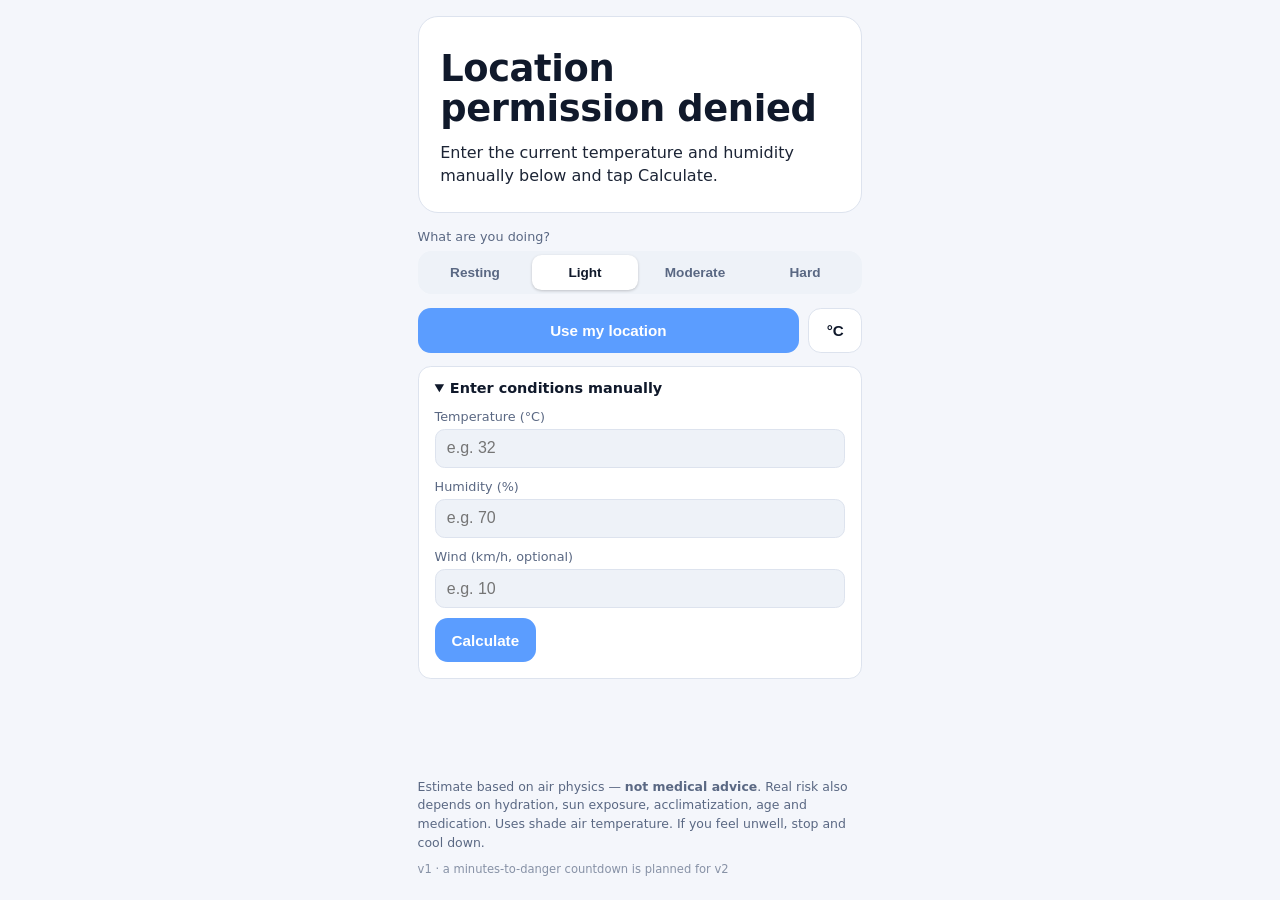
==== index.html @ ce409c56 "Fix manual-entry labels stacking vertically The labels are column-flex containers, so the text node," ====
<!doctype html>
<html lang="en">
<head>
  <meta charset="utf-8" />
  <meta name="viewport" content="width=device-width, initial-scale=1, viewport-fit=cover" />
  <meta name="theme-color" content="#0b1220" />
  <title>Can I Sweat?</title>
  <meta name="description" content="Instantly tells you whether the current temperature and humidity let your sweat cool you, or whether you need to cool down another way." />
  <link rel="manifest" href="manifest.webmanifest" />
  <link rel="icon" href="icons/icon.svg" type="image/svg+xml" />
  <link rel="apple-touch-icon" href="icons/icon.svg" />
  <link rel="stylesheet" href="styles.css" />
</head>
<body>
  <main class="app" id="app">
    <!-- Verdict banner -->
    <section class="verdict" id="verdict" aria-live="polite">
      <p class="verdict__status" id="statusLine">Checking conditions…</p>
      <h1 class="verdict__headline" id="headline">Locating you…</h1>
      <p class="verdict__detail" id="detail">Allow location access to read the weather where you are.</p>
    </section>

    <!-- Effectiveness meter -->
    <section class="meter" id="meterSection" hidden>
      <div class="meter__labels">
        <span>Sweat load</span>
        <span id="meterValue">—</span>
      </div>
      <div class="meter__track" role="img" aria-label="How hard your sweating is working">
        <div class="meter__fill" id="meterFill"></div>
        <div class="meter__limit" title="~85% — the highest sweat rate you can sustain"></div>
      </div>
      <p class="meter__hint" id="meterHint"></p>
    </section>

    <!-- Readout chips -->
    <section class="chips" id="chips" hidden>
      <div class="chip"><span class="chip__label">Temperature</span><span class="chip__value" id="chipTemp">—</span></div>
      <div class="chip"><span class="chip__label">Humidity</span><span class="chip__value" id="chipHum">—</span></div>
      <div class="chip"><span class="chip__label">Feels like</span><span class="chip__value" id="chipFeels">—</span></div>
      <div class="chip"><span class="chip__label">Wet-bulb</span><span class="chip__value" id="chipWetbulb">—</span></div>
    </section>

    <!-- Controls -->
    <section class="controls">
      <fieldset class="control control--activity">
        <legend>What are you doing?</legend>
        <div class="segmented" id="activity" role="radiogroup" aria-label="Activity level">
          <button type="button" class="seg" data-activity="rest">Resting</button>
          <button type="button" class="seg is-active" data-activity="light">Light</button>
          <button type="button" class="seg" data-activity="moderate">Moderate</button>
          <button type="button" class="seg" data-activity="hard">Hard</button>
        </div>
      </fieldset>

      <div class="control control--row">
        <button type="button" class="btn btn--primary" id="refreshBtn">Use my location</button>
        <button type="button" class="btn" id="unitBtn" aria-label="Toggle temperature units">°C</button>
      </div>

      <details class="manual" id="manualPanel">
        <summary>Enter conditions manually</summary>
        <div class="manual__grid">
          <label><span>Temperature (<span class="unitTag">°C</span>)</span>
            <input type="number" id="manualTemp" inputmode="decimal" step="0.1" placeholder="e.g. 32" />
          </label>
          <label><span>Humidity (%)</span>
            <input type="number" id="manualHum" inputmode="numeric" min="0" max="100" step="1" placeholder="e.g. 70" />
          </label>
          <label><span>Wind (km/h, optional)</span>
            <input type="number" id="manualWind" inputmode="decimal" min="0" step="1" placeholder="e.g. 10" />
          </label>
        </div>
        <button type="button" class="btn btn--primary" id="applyManual">Calculate</button>
      </details>
    </section>

    <footer class="foot">
      <p class="foot__place" id="place"></p>
      <p class="foot__caveat">
        Estimate based on air physics — <strong>not medical advice</strong>.
        Real risk also depends on hydration, sun exposure, acclimatization, age and
        medication. Uses shade air temperature. If you feel unwell, stop and cool down.
      </p>
      <p class="foot__v">v1 · a minutes-to-danger countdown is planned for v2</p>
    </footer>
  </main>

  <script src="app.js"></script>
</body>
</html>
---- styles.css ----
:root {
  color-scheme: light dark;
  --bg: #0b1220;
  --surface: #131c2e;
  --surface-2: #1b2740;
  --text: #eef2f8;
  --muted: #9aa8c0;
  --line: #26324c;
  --accent: #5b9dff;

  /* verdict palette */
  --v-great: #16a34a;
  --v-good: #65a30d;
  --v-warn: #d97706;
  --v-bad: #dc2626;
  --v-crit: #7f1d1d;
}

@media (prefers-color-scheme: light) {
  :root {
    --bg: #f4f6fb;
    --surface: #ffffff;
    --surface-2: #eef2f8;
    --text: #10192b;
    --muted: #5a6883;
    --line: #dde3ee;
  }
}

* { box-sizing: border-box; }

html, body {
  margin: 0;
  padding: 0;
  background: var(--bg);
  color: var(--text);
  font-family: -apple-system, BlinkMacSystemFont, "Segoe UI", system-ui, Roboto, Helvetica, Arial, sans-serif;
  -webkit-font-smoothing: antialiased;
}

.app {
  max-width: 30rem;
  margin: 0 auto;
  padding: max(1rem, env(safe-area-inset-top)) 1.1rem calc(1.5rem + env(safe-area-inset-bottom));
  display: flex;
  flex-direction: column;
  gap: 1rem;
  min-height: 100dvh;
}

/* ---------- Verdict banner ---------- */
.verdict {
  border-radius: 1.25rem;
  padding: 1.5rem 1.35rem;
  background: var(--surface);
  border: 1px solid var(--line);
  transition: background .3s ease, border-color .3s ease;
}
.verdict[data-level] { color: #fff; border-color: transparent; }
.verdict[data-level="great"] { background: linear-gradient(160deg, #15803d, #16a34a); }
.verdict[data-level="good"]  { background: linear-gradient(160deg, #4d7c0f, #65a30d); }
.verdict[data-level="warn"]  { background: linear-gradient(160deg, #b45309, #d97706); }
.verdict[data-level="bad"]   { background: linear-gradient(160deg, #b91c1c, #dc2626); }
.verdict[data-level="crit"]  { background: linear-gradient(160deg, #450a0a, #7f1d1d); }

.verdict__status {
  margin: 0 0 .5rem;
  font-size: .8rem;
  font-weight: 600;
  letter-spacing: .08em;
  text-transform: uppercase;
  opacity: .85;
}
.verdict__headline {
  margin: 0;
  font-size: clamp(1.7rem, 7vw, 2.3rem);
  line-height: 1.1;
  font-weight: 800;
  letter-spacing: -.01em;
}
.verdict__detail {
  margin: .7rem 0 0;
  font-size: 1rem;
  line-height: 1.45;
  opacity: .95;
}

/* ---------- Meter ---------- */
.meter {
  background: var(--surface);
  border: 1px solid var(--line);
  border-radius: 1rem;
  padding: 1rem 1.1rem 1.15rem;
}
.meter__labels {
  display: flex;
  justify-content: space-between;
  align-items: baseline;
  font-size: .85rem;
  color: var(--muted);
  margin-bottom: .55rem;
}
.meter__labels #meterValue { font-weight: 700; color: var(--text); }
.meter__track {
  position: relative;
  height: .8rem;
  border-radius: 999px;
  background: var(--surface-2);
  overflow: hidden;
}
.meter__fill {
  position: absolute;
  inset: 0 auto 0 0;
  width: 0%;
  border-radius: 999px;
  background: var(--v-good);
  transition: width .4s ease, background .4s ease;
}
.meter__limit {
  position: absolute;
  top: -3px; bottom: -3px;
  left: 85%;
  width: 2px;
  background: color-mix(in srgb, var(--text) 55%, transparent);
}
.meter__hint {
  margin: .6rem 0 0;
  font-size: .85rem;
  color: var(--muted);
  line-height: 1.4;
}

/* ---------- Chips ---------- */
.chips {
  display: grid;
  grid-template-columns: repeat(2, 1fr);
  gap: .55rem;
}
.chip {
  background: var(--surface);
  border: 1px solid var(--line);
  border-radius: .85rem;
  padding: .7rem .8rem;
  display: flex;
  flex-direction: column;
  gap: .15rem;
}
.chip__label { font-size: .72rem; color: var(--muted); text-transform: uppercase; letter-spacing: .05em; }
.chip__value { font-size: 1.35rem; font-weight: 700; }

/* ---------- Controls ---------- */
.controls { display: flex; flex-direction: column; gap: .85rem; }
.control { border: 0; padding: 0; margin: 0; }
.control--activity legend {
  font-size: .8rem;
  color: var(--muted);
  margin-bottom: .45rem;
  padding: 0;
}
.segmented {
  display: grid;
  grid-template-columns: repeat(4, 1fr);
  gap: .3rem;
  background: var(--surface-2);
  padding: .3rem;
  border-radius: .85rem;
}
.seg {
  appearance: none;
  border: 0;
  background: transparent;
  color: var(--muted);
  font-size: .85rem;
  font-weight: 600;
  padding: .6rem .2rem;
  border-radius: .6rem;
  cursor: pointer;
  transition: background .15s ease, color .15s ease;
}
.seg.is-active { background: var(--surface); color: var(--text); box-shadow: 0 1px 3px rgba(0,0,0,.2); }

.control--row { display: flex; gap: .55rem; }
.btn {
  appearance: none;
  border: 1px solid var(--line);
  background: var(--surface);
  color: var(--text);
  font-size: .95rem;
  font-weight: 600;
  padding: .8rem 1rem;
  border-radius: .8rem;
  cursor: pointer;
}
.btn:active { transform: translateY(1px); }
.btn--primary { flex: 1; background: var(--accent); color: #fff; border-color: transparent; }
#unitBtn { min-width: 3.4rem; }

.manual { border: 1px solid var(--line); border-radius: .8rem; background: var(--surface); }
.manual > summary { padding: .8rem 1rem; cursor: pointer; font-weight: 600; font-size: .9rem; color: var(--muted); }
.manual[open] > summary { color: var(--text); }
.manual__grid { display: grid; gap: .7rem; padding: 0 1rem .3rem; }
.manual__grid label { display: flex; flex-direction: column; gap: .3rem; font-size: .8rem; color: var(--muted); }
.manual__grid input {
  font-size: 1rem;
  padding: .6rem .7rem;
  border-radius: .6rem;
  border: 1px solid var(--line);
  background: var(--surface-2);
  color: var(--text);
}
.manual #applyManual { margin: .3rem 1rem 1rem; }

/* ---------- Footer ---------- */
.foot { margin-top: auto; padding-top: .5rem; }
.foot__place { font-size: .85rem; color: var(--muted); margin: 0 0 .5rem; }
.foot__caveat { font-size: .78rem; line-height: 1.5; color: var(--muted); margin: 0; }
.foot__v { font-size: .72rem; color: var(--muted); opacity: .7; margin: .6rem 0 0; }

[hidden] { display: none !important; }
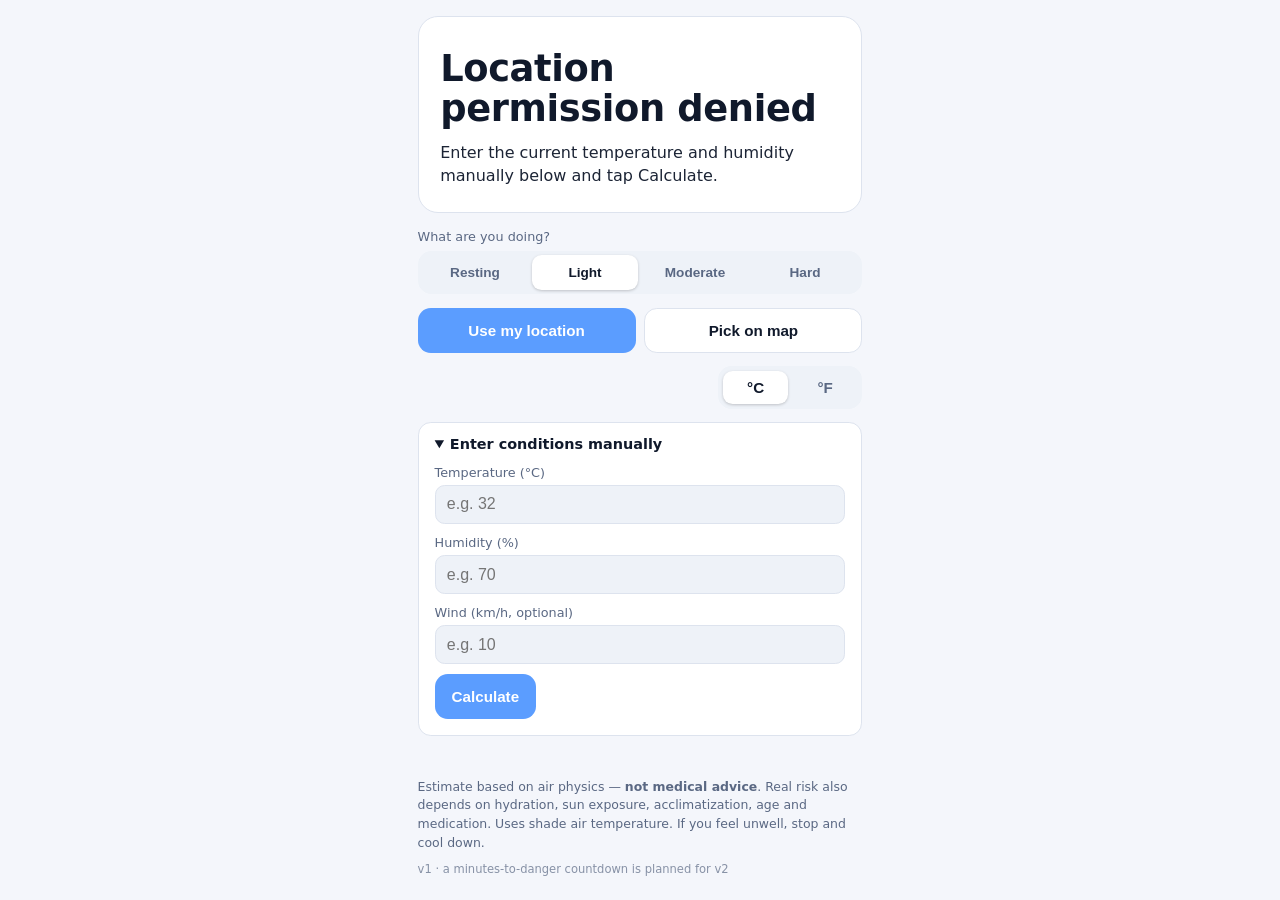
==== commit 735d0a4f: "Add map location picker and proper °C/°F toggle - Replace the single unit button (looked like a stat" ====
--- a/index.html
+++ b/index.html
@@ -10,6 +10,7 @@
   <link rel="icon" href="icons/icon.svg" type="image/svg+xml" />
   <link rel="apple-touch-icon" href="icons/icon.svg" />
   <link rel="stylesheet" href="styles.css" />
+  <link rel="stylesheet" href="vendor/leaflet/leaflet.css" />
 </head>
 <body>
   <main class="app" id="app">
@@ -55,7 +56,14 @@
 
       <div class="control control--row">
         <button type="button" class="btn btn--primary" id="refreshBtn">Use my location</button>
-        <button type="button" class="btn" id="unitBtn" aria-label="Toggle temperature units">°C</button>
+        <button type="button" class="btn" id="mapBtn">Pick on map</button>
+      </div>
+
+      <div class="control control--row control--units">
+        <div class="segmented segmented--units" id="unitToggle" role="radiogroup" aria-label="Temperature units">
+          <button type="button" class="seg is-active" data-unit="C">°C</button>
+          <button type="button" class="seg" data-unit="F">°F</button>
+        </div>
       </div>
 
       <details class="manual" id="manualPanel">
@@ -86,6 +94,17 @@
     </footer>
   </main>
 
+  <dialog class="mapModal" id="mapModal">
+    <div class="mapModal__head">
+      <h2>Pick a location</h2>
+      <button type="button" class="btn mapModal__close" id="mapClose" aria-label="Close">✕</button>
+    </div>
+    <div id="map"></div>
+    <p class="mapModal__hint">Tap the map to drop a pin.</p>
+    <button type="button" class="btn btn--primary mapModal__confirm" id="mapConfirm" disabled>Use this location</button>
+  </dialog>
+
+  <script src="vendor/leaflet/leaflet.js"></script>
   <script src="app.js"></script>
 </body>
 </html>
--- a/styles.css
+++ b/styles.css
@@ -180,6 +180,15 @@
 .seg.is-active { background: var(--surface); color: var(--text); box-shadow: 0 1px 3px rgba(0,0,0,.2); }
 
 .control--row { display: flex; gap: .55rem; }
+.control--row > .btn { flex: 1; }
+
+.control--units { justify-content: flex-end; }
+.segmented--units {
+  grid-template-columns: repeat(2, 1fr);
+  width: 9rem;
+  margin-left: auto;
+}
+.segmented--units .seg { padding: .5rem .2rem; font-size: .95rem; }
 .btn {
   appearance: none;
   border: 1px solid var(--line);
@@ -192,8 +201,7 @@
   cursor: pointer;
 }
 .btn:active { transform: translateY(1px); }
-.btn--primary { flex: 1; background: var(--accent); color: #fff; border-color: transparent; }
-#unitBtn { min-width: 3.4rem; }
+.btn--primary { background: var(--accent); color: #fff; border-color: transparent; }
 
 .manual { border: 1px solid var(--line); border-radius: .8rem; background: var(--surface); }
 .manual > summary { padding: .8rem 1rem; cursor: pointer; font-weight: 600; font-size: .9rem; color: var(--muted); }
@@ -216,4 +224,30 @@
 .foot__caveat { font-size: .78rem; line-height: 1.5; color: var(--muted); margin: 0; }
 .foot__v { font-size: .72rem; color: var(--muted); opacity: .7; margin: .6rem 0 0; }
 
+/* ---------- Map modal ---------- */
+.mapModal {
+  border: 0;
+  border-radius: 1rem;
+  padding: 0;
+  width: min(94vw, 30rem);
+  background: var(--surface);
+  color: var(--text);
+}
+.mapModal::backdrop { background: rgba(0, 0, 0, .55); }
+.mapModal__head {
+  display: flex;
+  align-items: center;
+  justify-content: space-between;
+  padding: .8rem 1rem;
+}
+.mapModal__head h2 { margin: 0; font-size: 1.05rem; }
+.mapModal__close { padding: .35rem .7rem; }
+#map { width: 100%; height: min(55vh, 24rem); background: var(--surface-2); }
+.mapModal__hint {
+  margin: .6rem 1rem 0;
+  font-size: .82rem;
+  color: var(--muted);
+}
+.mapModal__confirm { display: block; width: calc(100% - 2rem); margin: .7rem 1rem 1rem; }
+
 [hidden] { display: none !important; }
--- a/vendor/leaflet/leaflet.css
+++ b/vendor/leaflet/leaflet.css
@@ -0,0 +1,661 @@
+/* required styles */
+
+.leaflet-pane,
+.leaflet-tile,
+.leaflet-marker-icon,
+.leaflet-marker-shadow,
+.leaflet-tile-container,
+.leaflet-pane > svg,
+.leaflet-pane > canvas,
+.leaflet-zoom-box,
+.leaflet-image-layer,
+.leaflet-layer {
+	position: absolute;
+	left: 0;
+	top: 0;
+	}
+.leaflet-container {
+	overflow: hidden;
+	}
+.leaflet-tile,
+.leaflet-marker-icon,
+.leaflet-marker-shadow {
+	-webkit-user-select: none;
+	   -moz-user-select: none;
+	        user-select: none;
+	  -webkit-user-drag: none;
+	}
+/* Prevents IE11 from highlighting tiles in blue */
+.leaflet-tile::selection {
+	background: transparent;
+}
+/* Safari renders non-retina tile on retina better with this, but Chrome is worse */
+.leaflet-safari .leaflet-tile {
+	image-rendering: -webkit-optimize-contrast;
+	}
+/* hack that prevents hw layers "stretching" when loading new tiles */
+.leaflet-safari .leaflet-tile-container {
+	width: 1600px;
+	height: 1600px;
+	-webkit-transform-origin: 0 0;
+	}
+.leaflet-marker-icon,
+.leaflet-marker-shadow {
+	display: block;
+	}
+/* .leaflet-container svg: reset svg max-width decleration shipped in Joomla! (joomla.org) 3.x */
+/* .leaflet-container img: map is broken in FF if you have max-width: 100% on tiles */
+.leaflet-container .leaflet-overlay-pane svg {
+	max-width: none !important;
+	max-height: none !important;
+	}
+.leaflet-container .leaflet-marker-pane img,
+.leaflet-container .leaflet-shadow-pane img,
+.leaflet-container .leaflet-tile-pane img,
+.leaflet-container img.leaflet-image-layer,
+.leaflet-container .leaflet-tile {
+	max-width: none !important;
+	max-height: none !important;
+	width: auto;
+	padding: 0;
+	}
+
+.leaflet-container img.leaflet-tile {
+	/* See: https://bugs.chromium.org/p/chromium/issues/detail?id=600120 */
+	mix-blend-mode: plus-lighter;
+}
+
+.leaflet-container.leaflet-touch-zoom {
+	-ms-touch-action: pan-x pan-y;
+	touch-action: pan-x pan-y;
+	}
+.leaflet-container.leaflet-touch-drag {
+	-ms-touch-action: pinch-zoom;
+	/* Fallback for FF which doesn't support pinch-zoom */
+	touch-action: none;
+	touch-action: pinch-zoom;
+}
+.leaflet-container.leaflet-touch-drag.leaflet-touch-zoom {
+	-ms-touch-action: none;
+	touch-action: none;
+}
+.leaflet-container {
+	-webkit-tap-highlight-color: transparent;
+}
+.leaflet-container a {
+	-webkit-tap-highlight-color: rgba(51, 181, 229, 0.4);
+}
+.leaflet-tile {
+	filter: inherit;
+	visibility: hidden;
+	}
+.leaflet-tile-loaded {
+	visibility: inherit;
+	}
+.leaflet-zoom-box {
+	width: 0;
+	height: 0;
+	-moz-box-sizing: border-box;
+	     box-sizing: border-box;
+	z-index: 800;
+	}
+/* workaround for https://bugzilla.mozilla.org/show_bug.cgi?id=888319 */
+.leaflet-overlay-pane svg {
+	-moz-user-select: none;
+	}
+
+.leaflet-pane         { z-index: 400; }
+
+.leaflet-tile-pane    { z-index: 200; }
+.leaflet-overlay-pane { z-index: 400; }
+.leaflet-shadow-pane  { z-index: 500; }
+.leaflet-marker-pane  { z-index: 600; }
+.leaflet-tooltip-pane   { z-index: 650; }
+.leaflet-popup-pane   { z-index: 700; }
+
+.leaflet-map-pane canvas { z-index: 100; }
+.leaflet-map-pane svg    { z-index: 200; }
+
+.leaflet-vml-shape {
+	width: 1px;
+	height: 1px;
+	}
+.lvml {
+	behavior: url(#default#VML);
+	display: inline-block;
+	position: absolute;
+	}
+
+
+/* control positioning */
+
+.leaflet-control {
+	position: relative;
+	z-index: 800;
+	pointer-events: visiblePainted; /* IE 9-10 doesn't have auto */
+	pointer-events: auto;
+	}
+.leaflet-top,
+.leaflet-bottom {
+	position: absolute;
+	z-index: 1000;
+	pointer-events: none;
+	}
+.leaflet-top {
+	top: 0;
+	}
+.leaflet-right {
+	right: 0;
+	}
+.leaflet-bottom {
+	bottom: 0;
+	}
+.leaflet-left {
+	left: 0;
+	}
+.leaflet-control {
+	float: left;
+	clear: both;
+	}
+.leaflet-right .leaflet-control {
+	float: right;
+	}
+.leaflet-top .leaflet-control {
+	margin-top: 10px;
+	}
+.leaflet-bottom .leaflet-control {
+	margin-bottom: 10px;
+	}
+.leaflet-left .leaflet-control {
+	margin-left: 10px;
+	}
+.leaflet-right .leaflet-control {
+	margin-right: 10px;
+	}
+
+
+/* zoom and fade animations */
+
+.leaflet-fade-anim .leaflet-popup {
+	opacity: 0;
+	-webkit-transition: opacity 0.2s linear;
+	   -moz-transition: opacity 0.2s linear;
+	        transition: opacity 0.2s linear;
+	}
+.leaflet-fade-anim .leaflet-map-pane .leaflet-popup {
+	opacity: 1;
+	}
+.leaflet-zoom-animated {
+	-webkit-transform-origin: 0 0;
+	    -ms-transform-origin: 0 0;
+	        transform-origin: 0 0;
+	}
+svg.leaflet-zoom-animated {
+	will-change: transform;
+}
+
+.leaflet-zoom-anim .leaflet-zoom-animated {
+	-webkit-transition: -webkit-transform 0.25s cubic-bezier(0,0,0.25,1);
+	   -moz-transition:    -moz-transform 0.25s cubic-bezier(0,0,0.25,1);
+	        transition:         transform 0.25s cubic-bezier(0,0,0.25,1);
+	}
+.leaflet-zoom-anim .leaflet-tile,
+.leaflet-pan-anim .leaflet-tile {
+	-webkit-transition: none;
+	   -moz-transition: none;
+	        transition: none;
+	}
+
+.leaflet-zoom-anim .leaflet-zoom-hide {
+	visibility: hidden;
+	}
+
+
+/* cursors */
+
+.leaflet-interactive {
+	cursor: pointer;
+	}
+.leaflet-grab {
+	cursor: -webkit-grab;
+	cursor:    -moz-grab;
+	cursor:         grab;
+	}
+.leaflet-crosshair,
+.leaflet-crosshair .leaflet-interactive {
+	cursor: crosshair;
+	}
+.leaflet-popup-pane,
+.leaflet-control {
+	cursor: auto;
+	}
+.leaflet-dragging .leaflet-grab,
+.leaflet-dragging .leaflet-grab .leaflet-interactive,
+.leaflet-dragging .leaflet-marker-draggable {
+	cursor: move;
+	cursor: -webkit-grabbing;
+	cursor:    -moz-grabbing;
+	cursor:         grabbing;
+	}
+
+/* marker & overlays interactivity */
+.leaflet-marker-icon,
+.leaflet-marker-shadow,
+.leaflet-image-layer,
+.leaflet-pane > svg path,
+.leaflet-tile-container {
+	pointer-events: none;
+	}
+
+.leaflet-marker-icon.leaflet-interactive,
+.leaflet-image-layer.leaflet-interactive,
+.leaflet-pane > svg path.leaflet-interactive,
+svg.leaflet-image-layer.leaflet-interactive path {
+	pointer-events: visiblePainted; /* IE 9-10 doesn't have auto */
+	pointer-events: auto;
+	}
+
+/* visual tweaks */
+
+.leaflet-container {
+	background: #ddd;
+	outline-offset: 1px;
+	}
+.leaflet-container a {
+	color: #0078A8;
+	}
+.leaflet-zoom-box {
+	border: 2px dotted #38f;
+	background: rgba(255,255,255,0.5);
+	}
+
+
+/* general typography */
+.leaflet-container {
+	font-family: "Helvetica Neue", Arial, Helvetica, sans-serif;
+	font-size: 12px;
+	font-size: 0.75rem;
+	line-height: 1.5;
+	}
+
+
+/* general toolbar styles */
+
+.leaflet-bar {
+	box-shadow: 0 1px 5px rgba(0,0,0,0.65);
+	border-radius: 4px;
+	}
+.leaflet-bar a {
+	background-color: #fff;
+	border-bottom: 1px solid #ccc;
+	width: 26px;
+	height: 26px;
+	line-height: 26px;
+	display: block;
+	text-align: center;
+	text-decoration: none;
+	color: black;
+	}
+.leaflet-bar a,
+.leaflet-control-layers-toggle {
+	background-position: 50% 50%;
+	background-repeat: no-repeat;
+	display: block;
+	}
+.leaflet-bar a:hover,
+.leaflet-bar a:focus {
+	background-color: #f4f4f4;
+	}
+.leaflet-bar a:first-child {
+	border-top-left-radius: 4px;
+	border-top-right-radius: 4px;
+	}
+.leaflet-bar a:last-child {
+	border-bottom-left-radius: 4px;
+	border-bottom-right-radius: 4px;
+	border-bottom: none;
+	}
+.leaflet-bar a.leaflet-disabled {
+	cursor: default;
+	background-color: #f4f4f4;
+	color: #bbb;
+	}
+
+.leaflet-touch .leaflet-bar a {
+	width: 30px;
+	height: 30px;
+	line-height: 30px;
+	}
+.leaflet-touch .leaflet-bar a:first-child {
+	border-top-left-radius: 2px;
+	border-top-right-radius: 2px;
+	}
+.leaflet-touch .leaflet-bar a:last-child {
+	border-bottom-left-radius: 2px;
+	border-bottom-right-radius: 2px;
+	}
+
+/* zoom control */
+
+.leaflet-control-zoom-in,
+.leaflet-control-zoom-out {
+	font: bold 18px 'Lucida Console', Monaco, monospace;
+	text-indent: 1px;
+	}
+
+.leaflet-touch .leaflet-control-zoom-in, .leaflet-touch .leaflet-control-zoom-out  {
+	font-size: 22px;
+	}
+
+
+/* layers control */
+
+.leaflet-control-layers {
+	box-shadow: 0 1px 5px rgba(0,0,0,0.4);
+	background: #fff;
+	border-radius: 5px;
+	}
+.leaflet-control-layers-toggle {
+	background-image: url(images/layers.png);
+	width: 36px;
+	height: 36px;
+	}
+.leaflet-retina .leaflet-control-layers-toggle {
+	background-image: url(images/layers-2x.png);
+	background-size: 26px 26px;
+	}
+.leaflet-touch .leaflet-control-layers-toggle {
+	width: 44px;
+	height: 44px;
+	}
+.leaflet-control-layers .leaflet-control-layers-list,
+.leaflet-control-layers-expanded .leaflet-control-layers-toggle {
+	display: none;
+	}
+.leaflet-control-layers-expanded .leaflet-control-layers-list {
+	display: block;
+	position: relative;
+	}
+.leaflet-control-layers-expanded {
+	padding: 6px 10px 6px 6px;
+	color: #333;
+	background: #fff;
+	}
+.leaflet-control-layers-scrollbar {
+	overflow-y: scroll;
+	overflow-x: hidden;
+	padding-right: 5px;
+	}
+.leaflet-control-layers-selector {
+	margin-top: 2px;
+	position: relative;
+	top: 1px;
+	}
+.leaflet-control-layers label {
+	display: block;
+	font-size: 13px;
+	font-size: 1.08333em;
+	}
+.leaflet-control-layers-separator {
+	height: 0;
+	border-top: 1px solid #ddd;
+	margin: 5px -10px 5px -6px;
+	}
+
+/* Default icon URLs */
+.leaflet-default-icon-path { /* used only in path-guessing heuristic, see L.Icon.Default */
+	background-image: url(images/marker-icon.png);
+	}
+
+
+/* attribution and scale controls */
+
+.leaflet-container .leaflet-control-attribution {
+	background: #fff;
+	background: rgba(255, 255, 255, 0.8);
+	margin: 0;
+	}
+.leaflet-control-attribution,
+.leaflet-control-scale-line {
+	padding: 0 5px;
+	color: #333;
+	line-height: 1.4;
+	}
+.leaflet-control-attribution a {
+	text-decoration: none;
+	}
+.leaflet-control-attribution a:hover,
+.leaflet-control-attribution a:focus {
+	text-decoration: underline;
+	}
+.leaflet-attribution-flag {
+	display: inline !important;
+	vertical-align: baseline !important;
+	width: 1em;
+	height: 0.6669em;
+	}
+.leaflet-left .leaflet-control-scale {
+	margin-left: 5px;
+	}
+.leaflet-bottom .leaflet-control-scale {
+	margin-bottom: 5px;
+	}
+.leaflet-control-scale-line {
+	border: 2px solid #777;
+	border-top: none;
+	line-height: 1.1;
+	padding: 2px 5px 1px;
+	white-space: nowrap;
+	-moz-box-sizing: border-box;
+	     box-sizing: border-box;
+	background: rgba(255, 255, 255, 0.8);
+	text-shadow: 1px 1px #fff;
+	}
+.leaflet-control-scale-line:not(:first-child) {
+	border-top: 2px solid #777;
+	border-bottom: none;
+	margin-top: -2px;
+	}
+.leaflet-control-scale-line:not(:first-child):not(:last-child) {
+	border-bottom: 2px solid #777;
+	}
+
+.leaflet-touch .leaflet-control-attribution,
+.leaflet-touch .leaflet-control-layers,
+.leaflet-touch .leaflet-bar {
+	box-shadow: none;
+	}
+.leaflet-touch .leaflet-control-layers,
+.leaflet-touch .leaflet-bar {
+	border: 2px solid rgba(0,0,0,0.2);
+	background-clip: padding-box;
+	}
+
+
+/* popup */
+
+.leaflet-popup {
+	position: absolute;
+	text-align: center;
+	margin-bottom: 20px;
+	}
+.leaflet-popup-content-wrapper {
+	padding: 1px;
+	text-align: left;
+	border-radius: 12px;
+	}
+.leaflet-popup-content {
+	margin: 13px 24px 13px 20px;
+	line-height: 1.3;
+	font-size: 13px;
+	font-size: 1.08333em;
+	min-height: 1px;
+	}
+.leaflet-popup-content p {
+	margin: 17px 0;
+	margin: 1.3em 0;
+	}
+.leaflet-popup-tip-container {
+	width: 40px;
+	height: 20px;
+	position: absolute;
+	left: 50%;
+	margin-top: -1px;
+	margin-left: -20px;
+	overflow: hidden;
+	pointer-events: none;
+	}
+.leaflet-popup-tip {
+	width: 17px;
+	height: 17px;
+	padding: 1px;
+
+	margin: -10px auto 0;
+	pointer-events: auto;
+
+	-webkit-transform: rotate(45deg);
+	   -moz-transform: rotate(45deg);
+	    -ms-transform: rotate(45deg);
+	        transform: rotate(45deg);
+	}
+.leaflet-popup-content-wrapper,
+.leaflet-popup-tip {
+	background: white;
+	color: #333;
+	box-shadow: 0 3px 14px rgba(0,0,0,0.4);
+	}
+.leaflet-container a.leaflet-popup-close-button {
+	position: absolute;
+	top: 0;
+	right: 0;
+	border: none;
+	text-align: center;
+	width: 24px;
+	height: 24px;
+	font: 16px/24px Tahoma, Verdana, sans-serif;
+	color: #757575;
+	text-decoration: none;
+	background: transparent;
+	}
+.leaflet-container a.leaflet-popup-close-button:hover,
+.leaflet-container a.leaflet-popup-close-button:focus {
+	color: #585858;
+	}
+.leaflet-popup-scrolled {
+	overflow: auto;
+	}
+
+.leaflet-oldie .leaflet-popup-content-wrapper {
+	-ms-zoom: 1;
+	}
+.leaflet-oldie .leaflet-popup-tip {
+	width: 24px;
+	margin: 0 auto;
+
+	-ms-filter: "progid:DXImageTransform.Microsoft.Matrix(M11=0.70710678, M12=0.70710678, M21=-0.70710678, M22=0.70710678)";
+	filter: progid:DXImageTransform.Microsoft.Matrix(M11=0.70710678, M12=0.70710678, M21=-0.70710678, M22=0.70710678);
+	}
+
+.leaflet-oldie .leaflet-control-zoom,
+.leaflet-oldie .leaflet-control-layers,
+.leaflet-oldie .leaflet-popup-content-wrapper,
+.leaflet-oldie .leaflet-popup-tip {
+	border: 1px solid #999;
+	}
+
+
+/* div icon */
+
+.leaflet-div-icon {
+	background: #fff;
+	border: 1px solid #666;
+	}
+
+
+/* Tooltip */
+/* Base styles for the element that has a tooltip */
+.leaflet-tooltip {
+	position: absolute;
+	padding: 6px;
+	background-color: #fff;
+	border: 1px solid #fff;
+	border-radius: 3px;
+	color: #222;
+	white-space: nowrap;
+	-webkit-user-select: none;
+	-moz-user-select: none;
+	-ms-user-select: none;
+	user-select: none;
+	pointer-events: none;
+	box-shadow: 0 1px 3px rgba(0,0,0,0.4);
+	}
+.leaflet-tooltip.leaflet-interactive {
+	cursor: pointer;
+	pointer-events: auto;
+	}
+.leaflet-tooltip-top:before,
+.leaflet-tooltip-bottom:before,
+.leaflet-tooltip-left:before,
+.leaflet-tooltip-right:before {
+	position: absolute;
+	pointer-events: none;
+	border: 6px solid transparent;
+	background: transparent;
+	content: "";
+	}
+
+/* Directions */
+
+.leaflet-tooltip-bottom {
+	margin-top: 6px;
+}
+.leaflet-tooltip-top {
+	margin-top: -6px;
+}
+.leaflet-tooltip-bottom:before,
+.leaflet-tooltip-top:before {
+	left: 50%;
+	margin-left: -6px;
+	}
+.leaflet-tooltip-top:before {
+	bottom: 0;
+	margin-bottom: -12px;
+	border-top-color: #fff;
+	}
+.leaflet-tooltip-bottom:before {
+	top: 0;
+	margin-top: -12px;
+	margin-left: -6px;
+	border-bottom-color: #fff;
+	}
+.leaflet-tooltip-left {
+	margin-left: -6px;
+}
+.leaflet-tooltip-right {
+	margin-left: 6px;
+}
+.leaflet-tooltip-left:before,
+.leaflet-tooltip-right:before {
+	top: 50%;
+	margin-top: -6px;
+	}
+.leaflet-tooltip-left:before {
+	right: 0;
+	margin-right: -12px;
+	border-left-color: #fff;
+	}
+.leaflet-tooltip-right:before {
+	left: 0;
+	margin-left: -12px;
+	border-right-color: #fff;
+	}
+
+/* Printing */
+
+@media print {
+	/* Prevent printers from removing background-images of controls. */
+	.leaflet-control {
+		-webkit-print-color-adjust: exact;
+		print-color-adjust: exact;
+		}
+	}
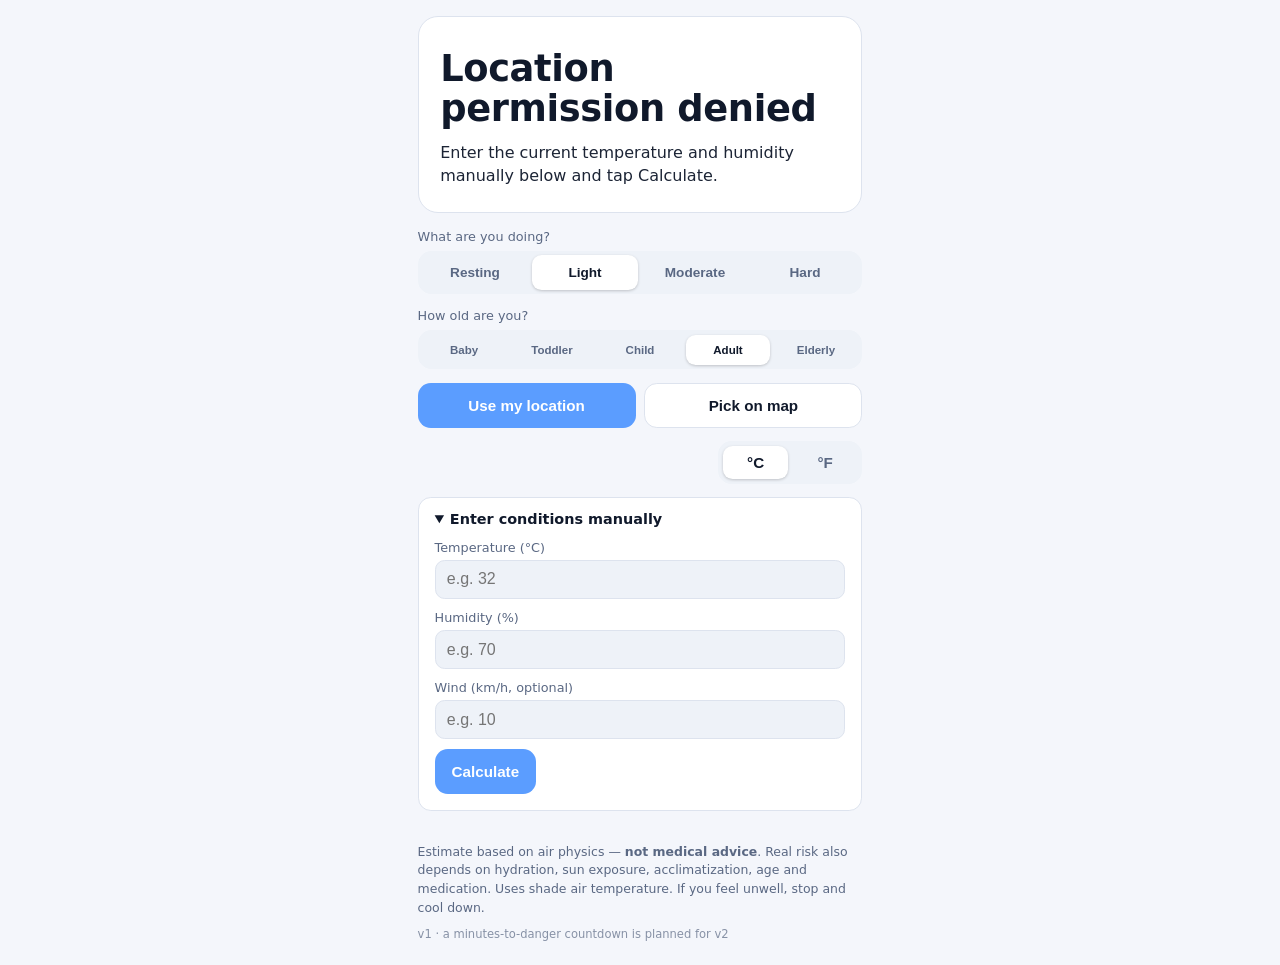
==== commit 5fade4e9: "Add age-group selector to factor in heat vulnerability New 'How old are you?' selector (Baby / Toddl" ====
--- a/index.html
+++ b/index.html
@@ -51,6 +51,17 @@
           <button type="button" class="seg is-active" data-activity="light">Light</button>
           <button type="button" class="seg" data-activity="moderate">Moderate</button>
           <button type="button" class="seg" data-activity="hard">Hard</button>
+        </div>
+      </fieldset>
+
+      <fieldset class="control control--activity">
+        <legend>How old are you?</legend>
+        <div class="segmented segmented--age" id="ageGroup" role="radiogroup" aria-label="Age group">
+          <button type="button" class="seg" data-age="baby">Baby</button>
+          <button type="button" class="seg" data-age="toddler">Toddler</button>
+          <button type="button" class="seg" data-age="child">Child</button>
+          <button type="button" class="seg is-active" data-age="adult">Adult</button>
+          <button type="button" class="seg" data-age="elderly">Elderly</button>
         </div>
       </fieldset>
 
--- a/styles.css
+++ b/styles.css
@@ -179,6 +179,10 @@
 }
 .seg.is-active { background: var(--surface); color: var(--text); box-shadow: 0 1px 3px rgba(0,0,0,.2); }
 
+/* Age selector: 5 options, so tighten to fit narrow screens. */
+.segmented--age { grid-template-columns: repeat(5, 1fr); }
+.segmented--age .seg { padding: .55rem .1rem; font-size: .72rem; white-space: nowrap; }
+
 .control--row { display: flex; gap: .55rem; }
 .control--row > .btn { flex: 1; }
 
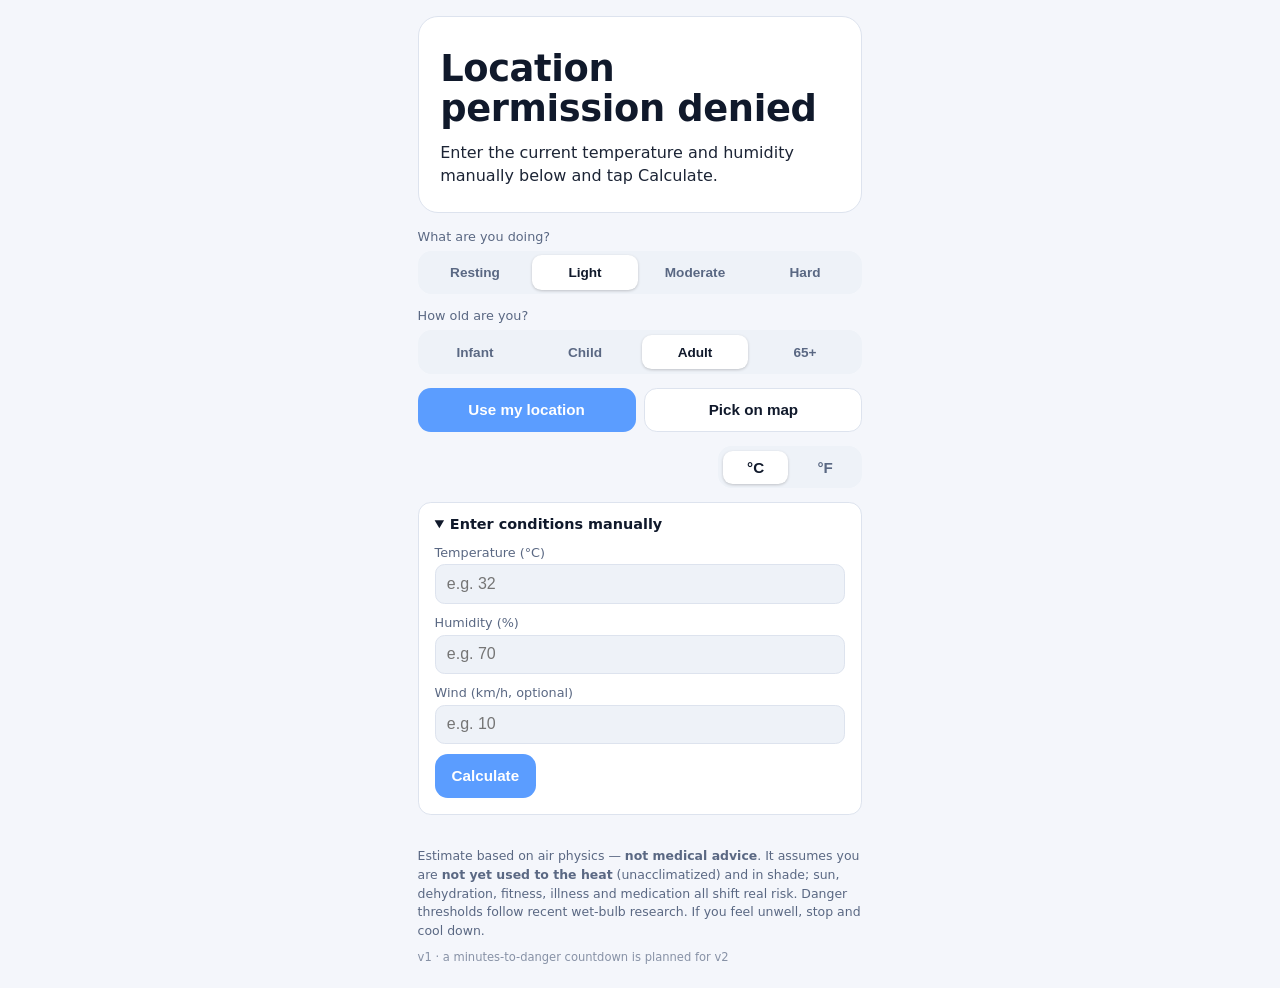
==== commit b9aee54b: "Calibrate model to heat-physiology literature Following a sourced review of the heat-stress literatu" ====
--- a/index.html
+++ b/index.html
@@ -57,11 +57,10 @@
       <fieldset class="control control--activity">
         <legend>How old are you?</legend>
         <div class="segmented segmented--age" id="ageGroup" role="radiogroup" aria-label="Age group">
-          <button type="button" class="seg" data-age="baby">Baby</button>
-          <button type="button" class="seg" data-age="toddler">Toddler</button>
+          <button type="button" class="seg" data-age="infant">Infant</button>
           <button type="button" class="seg" data-age="child">Child</button>
           <button type="button" class="seg is-active" data-age="adult">Adult</button>
-          <button type="button" class="seg" data-age="elderly">Elderly</button>
+          <button type="button" class="seg" data-age="older">65+</button>
         </div>
       </fieldset>
 
@@ -98,8 +97,10 @@
       <p class="foot__place" id="place"></p>
       <p class="foot__caveat">
         Estimate based on air physics — <strong>not medical advice</strong>.
-        Real risk also depends on hydration, sun exposure, acclimatization, age and
-        medication. Uses shade air temperature. If you feel unwell, stop and cool down.
+        It assumes you are <strong>not yet used to the heat</strong> (unacclimatized)
+        and in shade; sun, dehydration, fitness, illness and medication all shift real
+        risk. Danger thresholds follow recent wet-bulb research. If you feel unwell,
+        stop and cool down.
       </p>
       <p class="foot__v">v1 · a minutes-to-danger countdown is planned for v2</p>
     </footer>
--- a/styles.css
+++ b/styles.css
@@ -179,9 +179,9 @@
 }
 .seg.is-active { background: var(--surface); color: var(--text); box-shadow: 0 1px 3px rgba(0,0,0,.2); }
 
-/* Age selector: 5 options, so tighten to fit narrow screens. */
-.segmented--age { grid-template-columns: repeat(5, 1fr); }
-.segmented--age .seg { padding: .55rem .1rem; font-size: .72rem; white-space: nowrap; }
+/* Age selector: 4 options. */
+.segmented--age { grid-template-columns: repeat(4, 1fr); }
+.segmented--age .seg { white-space: nowrap; }
 
 .control--row { display: flex; gap: .55rem; }
 .control--row > .btn { flex: 1; }
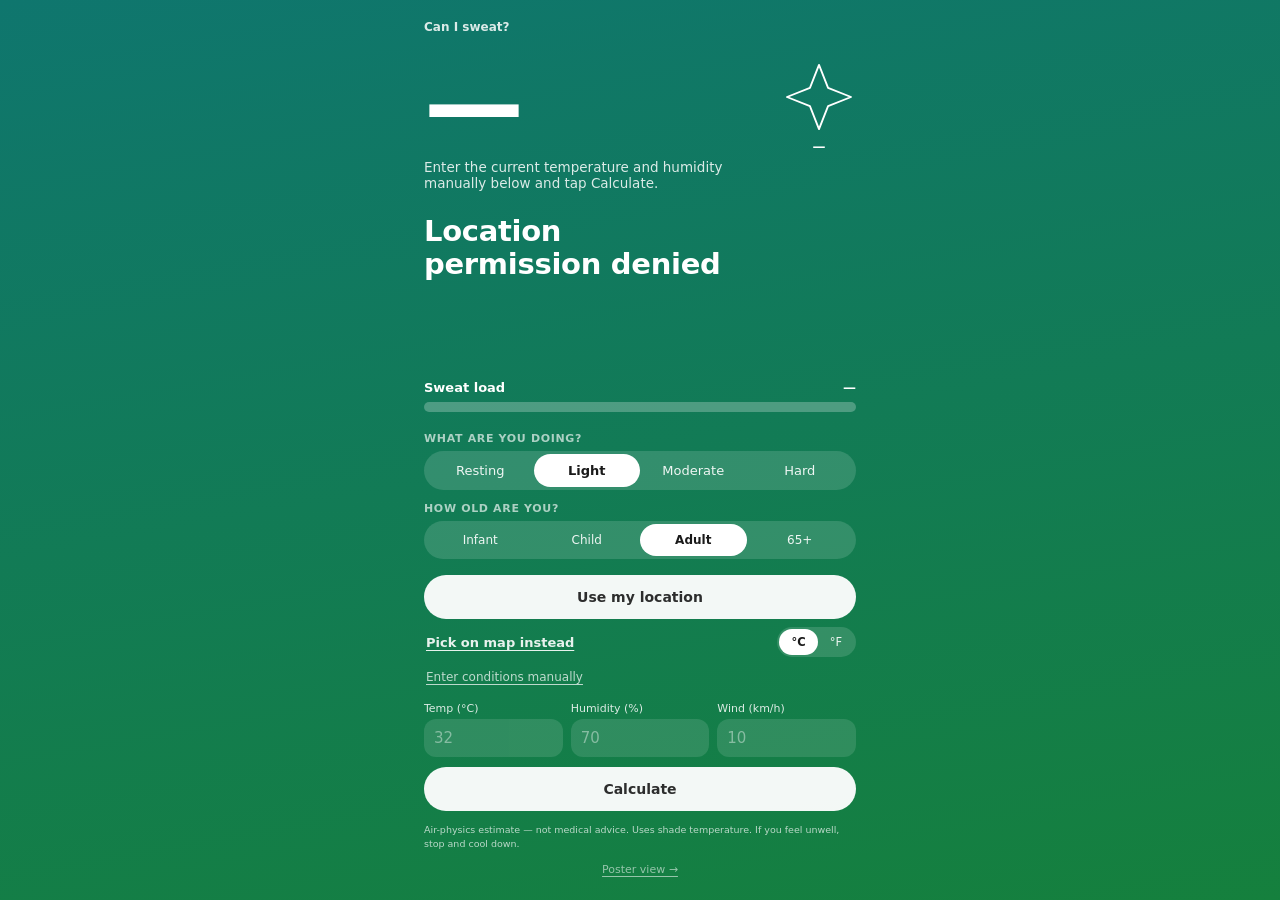
==== commit 36e74b30: "Make Thermometer the default view; Poster at /poster Consolidate to two views. The Thermometer skin " ====
--- a/index.html
+++ b/index.html
@@ -3,120 +3,114 @@
 <head>
   <meta charset="utf-8" />
   <meta name="viewport" content="width=device-width, initial-scale=1, viewport-fit=cover" />
-  <meta name="theme-color" content="#0b1220" />
+  <meta name="theme-color" content="#0f766e" />
   <title>Can I Sweat?</title>
-  <meta name="description" content="Instantly tells you whether the current temperature and humidity let your sweat cool you, or whether you need to cool down another way." />
+  <meta name="description" content="Whether your sweat can cool you — the whole screen is the verdict." />
   <link rel="manifest" href="manifest.webmanifest" />
   <link rel="icon" href="icons/icon.svg" type="image/svg+xml" />
   <link rel="apple-touch-icon" href="icons/icon.svg" />
-  <link rel="stylesheet" href="styles.css" />
+  <link rel="preconnect" href="https://fonts.googleapis.com" />
+  <link rel="preconnect" href="https://fonts.gstatic.com" crossorigin />
+  <link href="https://fonts.googleapis.com/css2?family=Schibsted+Grotesk:wght@400;500;700;800&display=swap" rel="stylesheet" />
   <link rel="stylesheet" href="vendor/leaflet/leaflet.css" />
+  <link rel="stylesheet" href="thermometer.css" />
 </head>
 <body>
-  <main class="app" id="app">
-    <!-- Verdict banner -->
-    <section class="verdict" id="verdict" aria-live="polite">
-      <p class="verdict__status" id="statusLine">Checking conditions…</p>
-      <h1 class="verdict__headline" id="headline">Locating you…</h1>
-      <p class="verdict__detail" id="detail">Allow location access to read the weather where you are.</p>
-    </section>
+  <main class="tc" id="root" data-tier="ok">
+    <div class="tc__content">
+      <header class="tc__header">
+        <span class="tc__brand">Can I sweat?</span>
+        <span class="tc__place" id="place"></span>
+      </header>
 
-    <!-- Effectiveness meter -->
-    <section class="meter" id="meterSection" hidden>
-      <div class="meter__labels">
-        <span>Sweat load</span>
-        <span id="meterValue">—</span>
+      <div class="tc__tempblock">
+        <div class="tc__tempmain">
+          <div class="tc__temp" id="temp">—</div>
+          <div class="tc__meta" id="meta">&nbsp;</div>
+        </div>
+        <div class="tc__muggy" id="muggyBlock">
+          <svg class="tc__muggysvg" viewBox="0 0 120 120" role="img" aria-label="Mugginess">
+            <polygon id="muggyFill" fill="#fff" fill-opacity="0.9" stroke-linejoin="round"></polygon>
+            <polygon id="muggyLine" fill="none" stroke="#fff" stroke-width="3" stroke-linejoin="round"></polygon>
+          </svg>
+          <div class="tc__muggyword" id="muggyWord">—</div>
+          <div class="tc__muggylabel" id="muggyDew">&nbsp;</div>
+        </div>
       </div>
-      <div class="meter__track" role="img" aria-label="How hard your sweating is working">
-        <div class="meter__fill" id="meterFill"></div>
-        <div class="meter__limit" title="~85% — the highest sweat rate you can sustain"></div>
-      </div>
-      <p class="meter__hint" id="meterHint"></p>
-    </section>
 
-    <!-- Readout chips -->
-    <section class="chips" id="chips" hidden>
-      <div class="chip"><span class="chip__label">Temperature</span><span class="chip__value" id="chipTemp">—</span></div>
-      <div class="chip"><span class="chip__label">Humidity</span><span class="chip__value" id="chipHum">—</span></div>
-      <div class="chip"><span class="chip__label">Feels like</span><span class="chip__value" id="chipFeels">—</span></div>
-      <div class="chip"><span class="chip__label">Wet-bulb</span><span class="chip__value" id="chipWetbulb">—</span></div>
-    </section>
+      <h1 class="tc__sentence" id="sentence" aria-live="polite">Locating you…</h1>
 
-    <!-- Controls -->
-    <section class="controls">
-      <fieldset class="control control--activity">
-        <legend>What are you doing?</legend>
-        <div class="segmented" id="activity" role="radiogroup" aria-label="Activity level">
+      <section class="tc__load" id="loadBlock" aria-label="Sweat load">
+        <div class="tc__loadlabels">
+          <span>Sweat load</span>
+          <span id="loadValue">—</span>
+        </div>
+        <div class="tc__track"><div class="tc__fill" id="loadFill"></div></div>
+      </section>
+
+      <div class="tc__control">
+        <div class="tc__label">WHAT ARE YOU DOING?</div>
+        <div class="tc__seg" id="activity" role="radiogroup" aria-label="Activity level">
           <button type="button" class="seg" data-activity="rest">Resting</button>
           <button type="button" class="seg is-active" data-activity="light">Light</button>
           <button type="button" class="seg" data-activity="moderate">Moderate</button>
           <button type="button" class="seg" data-activity="hard">Hard</button>
         </div>
-      </fieldset>
+      </div>
 
-      <fieldset class="control control--activity">
-        <legend>How old are you?</legend>
-        <div class="segmented segmented--age" id="ageGroup" role="radiogroup" aria-label="Age group">
+      <div class="tc__control">
+        <div class="tc__label">HOW OLD ARE YOU?</div>
+        <div class="tc__seg" id="ageGroup" role="radiogroup" aria-label="Age group">
           <button type="button" class="seg" data-age="infant">Infant</button>
           <button type="button" class="seg" data-age="child">Child</button>
           <button type="button" class="seg is-active" data-age="adult">Adult</button>
           <button type="button" class="seg" data-age="older">65+</button>
         </div>
-      </fieldset>
-
-      <div class="control control--row">
-        <button type="button" class="btn btn--primary" id="refreshBtn">Use my location</button>
-        <button type="button" class="btn" id="mapBtn">Pick on map</button>
       </div>
 
-      <div class="control control--row control--units">
-        <div class="segmented segmented--units" id="unitToggle" role="radiogroup" aria-label="Temperature units">
+      <button type="button" class="tc__primary" id="refreshBtn">Use my location</button>
+
+      <div class="tc__utility">
+        <button type="button" class="tc__link" id="mapBtn">Pick on map instead</button>
+        <div class="tc__seg tc__seg--units" id="unitToggle" role="radiogroup" aria-label="Temperature units">
           <button type="button" class="seg is-active" data-unit="C">°C</button>
           <button type="button" class="seg" data-unit="F">°F</button>
         </div>
       </div>
 
-      <details class="manual" id="manualPanel">
-        <summary>Enter conditions manually</summary>
-        <div class="manual__grid">
-          <label><span>Temperature (<span class="unitTag">°C</span>)</span>
-            <input type="number" id="manualTemp" inputmode="decimal" step="0.1" placeholder="e.g. 32" />
+      <button type="button" class="tc__link tc__link--manual" id="manualToggle">Enter conditions manually</button>
+      <div class="tc__manual" id="manualPanel" hidden>
+        <div class="tc__manualgrid">
+          <label><span>Temp (<span class="unitTag">°C</span>)</span>
+            <input type="number" id="manualTemp" inputmode="decimal" step="0.1" placeholder="32" />
           </label>
           <label><span>Humidity (%)</span>
-            <input type="number" id="manualHum" inputmode="numeric" min="0" max="100" step="1" placeholder="e.g. 70" />
+            <input type="number" id="manualHum" inputmode="numeric" min="0" max="100" step="1" placeholder="70" />
           </label>
-          <label><span>Wind (km/h, optional)</span>
-            <input type="number" id="manualWind" inputmode="decimal" min="0" step="1" placeholder="e.g. 10" />
+          <label><span>Wind (km/h)</span>
+            <input type="number" id="manualWind" inputmode="decimal" min="0" step="1" placeholder="10" />
           </label>
         </div>
-        <button type="button" class="btn btn--primary" id="applyManual">Calculate</button>
-      </details>
-    </section>
+        <button type="button" class="tc__primary tc__primary--manual" id="applyManual">Calculate</button>
+      </div>
 
-    <footer class="foot">
-      <p class="foot__place" id="place"></p>
-      <p class="foot__caveat">
-        Estimate based on air physics — <strong>not medical advice</strong>.
-        It assumes you are <strong>not yet used to the heat</strong> (unacclimatized)
-        and in shade; sun, dehydration, fitness, illness and medication all shift real
-        risk. Danger thresholds follow recent wet-bulb research. If you feel unwell,
-        stop and cool down.
-      </p>
-      <p class="foot__v">v1 · a minutes-to-danger countdown is planned for v2</p>
-    </footer>
+      <p class="tc__caveat">Air-physics estimate — not medical advice. Uses shade temperature. If you feel unwell, stop and cool down.</p>
+      <a class="tc__skinlink" href="poster/">Poster view →</a>
+    </div>
   </main>
 
-  <dialog class="mapModal" id="mapModal">
-    <div class="mapModal__head">
+  <dialog class="tc__mapmodal" id="mapModal">
+    <div class="tc__maphead">
       <h2>Pick a location</h2>
-      <button type="button" class="btn mapModal__close" id="mapClose" aria-label="Close">✕</button>
+      <button type="button" class="tc__mapclose" id="mapClose" aria-label="Close">✕</button>
     </div>
     <div id="map"></div>
-    <p class="mapModal__hint">Tap the map to drop a pin.</p>
-    <button type="button" class="btn btn--primary mapModal__confirm" id="mapConfirm" disabled>Use this location</button>
+    <p class="tc__maphint">Tap the map to drop a pin.</p>
+    <button type="button" class="tc__primary tc__mapconfirm" id="mapConfirm" disabled>Use this location</button>
   </dialog>
 
   <script src="vendor/leaflet/leaflet.js"></script>
-  <script src="app.js"></script>
+  <script src="core.js"></script>
+  <script src="thermometer.js"></script>
 </body>
 </html>
--- a/thermometer.css
+++ b/thermometer.css
@@ -0,0 +1,285 @@
+/* "The Thermometer" (design 1c) — the whole screen is the verdict.
+ * Full-bleed colour field that shifts with the calibrated risk tier. */
+
+* { box-sizing: border-box; }
+
+html, body {
+  margin: 0;
+  padding: 0;
+  background: #0f766e;
+  font-family: 'Schibsted Grotesk', -apple-system, BlinkMacSystemFont, system-ui, sans-serif;
+  -webkit-font-smoothing: antialiased;
+}
+
+.tc {
+  min-height: 100dvh;
+  display: flex;
+  color: #fff;
+  background: linear-gradient(170deg, #0f766e 0%, #15803d 100%);
+  transition: background 700ms ease;
+}
+.tc[data-tier="ok"]       { background: linear-gradient(170deg, #0f766e 0%, #15803d 100%); }
+.tc[data-tier="watch"]    { background: linear-gradient(170deg, #a16207 0%, #ca8a04 100%); }
+.tc[data-tier="high"]     { background: linear-gradient(170deg, #c2410c 0%, #ea580c 100%); }
+.tc[data-tier="over"]     { background: linear-gradient(170deg, #b91c1c 0%, #dc2626 100%); }
+.tc[data-tier="critical"] { background: linear-gradient(170deg, #7f1d1d 0%, #3f0808 100%); }
+
+.tc__content {
+  flex: 1;
+  width: 100%;
+  max-width: 30rem;
+  margin: 0 auto;
+  padding:
+    calc(env(safe-area-inset-top) + 20px)
+    24px
+    calc(env(safe-area-inset-bottom) + 24px);
+  display: flex;
+  flex-direction: column;
+}
+
+/* Header */
+.tc__header {
+  display: flex;
+  justify-content: space-between;
+  align-items: center;
+  font-size: 12px;
+  opacity: 0.85;
+}
+.tc__brand { font-weight: 700; }
+.tc__place { font-weight: 500; text-align: right; padding-left: 12px; }
+
+/* Temperature */
+.tc__tempblock {
+  margin-top: 22px;
+  display: flex;
+  align-items: flex-start;
+  justify-content: space-between;
+  gap: 16px;
+}
+.tc__tempmain { min-width: 0; }
+.tc__temp {
+  font-size: clamp(72px, 27vw, 100px);
+  font-weight: 800;
+  line-height: 0.95;
+  letter-spacing: -0.03em;
+}
+.tc__meta {
+  margin-top: 8px;
+  font-size: 13.5px;
+  font-weight: 500;
+  opacity: 0.85;
+}
+
+/* Mugginess — star that retracts into a hard octagon, filling centre-out.
+   Deliberately monochrome (no teal): it rides the full-bleed danger colour, so
+   a white mark reads on every tier and never competes with the verdict hue. */
+.tc__muggy { flex: 0 0 auto; text-align: center; padding-top: 4px; }
+.tc__muggysvg { width: 74px; height: 74px; display: block; margin: 0 auto; }
+.tc__muggyword { margin-top: 5px; font-size: 13px; font-weight: 700; }
+.tc__muggylabel { font-size: 9px; letter-spacing: 0.14em; opacity: 0.65; margin-top: 1px; }
+
+/* Verdict sentence */
+.tc__sentence {
+  margin: 24px 0 0;
+  font-size: 29px;
+  font-weight: 800;
+  line-height: 1.15;
+  letter-spacing: -0.01em;
+  max-width: 310px;
+  text-wrap: pretty;
+}
+
+/* Sweat load bar — pushed toward the bottom */
+.tc__load { margin-top: auto; padding-top: 24px; }
+.tc__loadlabels {
+  display: flex;
+  justify-content: space-between;
+  font-size: 13px;
+  font-weight: 600;
+  margin-bottom: 7px;
+}
+.tc__track {
+  height: 10px;
+  border-radius: 999px;
+  background: rgba(255, 255, 255, 0.25);
+  overflow: hidden;
+}
+.tc__fill {
+  height: 100%;
+  width: 0%;
+  border-radius: 999px;
+  background: #fff;
+  transition: width 500ms ease;
+}
+
+/* Segmented controls */
+.tc__control { margin-top: 20px; }
+.tc__control + .tc__control { margin-top: 12px; }
+.tc__label {
+  font-size: 11px;
+  font-weight: 600;
+  letter-spacing: 0.06em;
+  opacity: 0.65;
+  margin-bottom: 6px;
+}
+.tc__seg {
+  display: flex;
+  background: rgba(255, 255, 255, 0.14);
+  border-radius: 999px;
+  padding: 3px;
+}
+.seg {
+  flex: 1;
+  appearance: none;
+  border: none;
+  background: transparent;
+  color: rgba(255, 255, 255, 0.92);
+  font-family: inherit;
+  font-size: 13px;
+  font-weight: 500;
+  padding: 9px 0;
+  border-radius: 999px;
+  cursor: pointer;
+  transition: background 150ms ease, color 150ms ease;
+}
+.seg.is-active { background: #fff; color: #1a1a1a; font-weight: 700; }
+@media (hover: hover) {
+  .seg:not(.is-active):hover { background: rgba(255, 255, 255, 0.10); }
+}
+#ageGroup .seg { font-size: 12px; }
+
+/* Primary pill */
+.tc__primary {
+  margin-top: 16px;
+  width: 100%;
+  padding: 14px 0;
+  border: none;
+  border-radius: 999px;
+  background: rgba(255, 255, 255, 0.95);
+  color: rgba(0, 0, 0, 0.82);
+  font-family: inherit;
+  font-weight: 700;
+  font-size: 14px;
+  cursor: pointer;
+}
+.tc__primary:active { transform: translateY(1px); }
+
+/* Utility row */
+.tc__utility {
+  margin-top: 8px;
+  display: flex;
+  align-items: center;
+  justify-content: space-between;
+  gap: 12px;
+}
+.tc__link {
+  appearance: none;
+  border: none;
+  background: none;
+  color: #fff;
+  font-family: inherit;
+  font-weight: 600;
+  font-size: 13px;
+  text-decoration: underline;
+  text-underline-offset: 3px;
+  opacity: 0.9;
+  cursor: pointer;
+  padding: 8px 2px;
+}
+.tc__seg--units { padding: 2px; flex: 0 0 auto; }
+.tc__seg--units .seg { flex: 0 0 auto; padding: 6px 12px; font-size: 11.5px; }
+
+.tc__link--manual {
+  align-self: flex-start;
+  margin-top: 4px;
+  font-size: 12px;
+  font-weight: 500;
+  opacity: 0.72;
+}
+
+/* Manual entry */
+.tc__manual { margin-top: 10px; }
+.tc__manualgrid {
+  display: grid;
+  grid-template-columns: 1fr 1fr 1fr;
+  gap: 8px;
+}
+.tc__manualgrid label {
+  display: flex;
+  flex-direction: column;
+  gap: 4px;
+  font-size: 11px;
+  opacity: 0.85;
+}
+.tc__manualgrid input {
+  font-family: inherit;
+  font-size: 15px;
+  color: #fff;
+  background: rgba(255, 255, 255, 0.14);
+  border: none;
+  border-radius: 12px;
+  padding: 10px;
+  width: 100%;
+}
+.tc__manualgrid input::placeholder { color: rgba(255, 255, 255, 0.5); }
+.tc__primary--manual { margin-top: 10px; }
+
+/* Caveat */
+.tc__caveat {
+  margin: 12px 0 0;
+  font-size: 9.5px;
+  line-height: 1.5;
+  opacity: 0.7;
+}
+
+/* Tiny link to the alternate (Poster) view */
+.tc__skinlink {
+  display: block;
+  text-align: center;
+  margin-top: 12px;
+  color: #fff;
+  font-size: 11px;
+  font-weight: 500;
+  text-decoration: underline;
+  text-underline-offset: 3px;
+  opacity: 0.55;
+}
+
+/* Map modal */
+.tc__mapmodal {
+  border: none;
+  border-radius: 16px;
+  padding: 0;
+  width: min(94vw, 30rem);
+  background: #111;
+  color: #fff;
+  overflow: hidden;
+}
+.tc__mapmodal::backdrop { background: rgba(0, 0, 0, 0.55); }
+.tc__maphead {
+  display: flex;
+  align-items: center;
+  justify-content: space-between;
+  padding: 14px 16px;
+}
+.tc__maphead h2 { margin: 0; font-size: 17px; font-weight: 700; }
+.tc__mapclose {
+  appearance: none;
+  border: none;
+  background: rgba(255, 255, 255, 0.12);
+  color: #fff;
+  border-radius: 999px;
+  width: 32px;
+  height: 32px;
+  font-size: 15px;
+  cursor: pointer;
+}
+#map { width: 100%; height: min(55vh, 24rem); background: #222; }
+.tc__maphint { margin: 12px 16px 0; font-size: 12.5px; opacity: 0.75; }
+.tc__mapconfirm { width: calc(100% - 32px); margin: 12px 16px 16px; }
+
+[hidden] { display: none !important; }
+
+@media (prefers-reduced-motion: reduce) {
+  .tc, .tc__fill, .seg { transition: none; }
+}
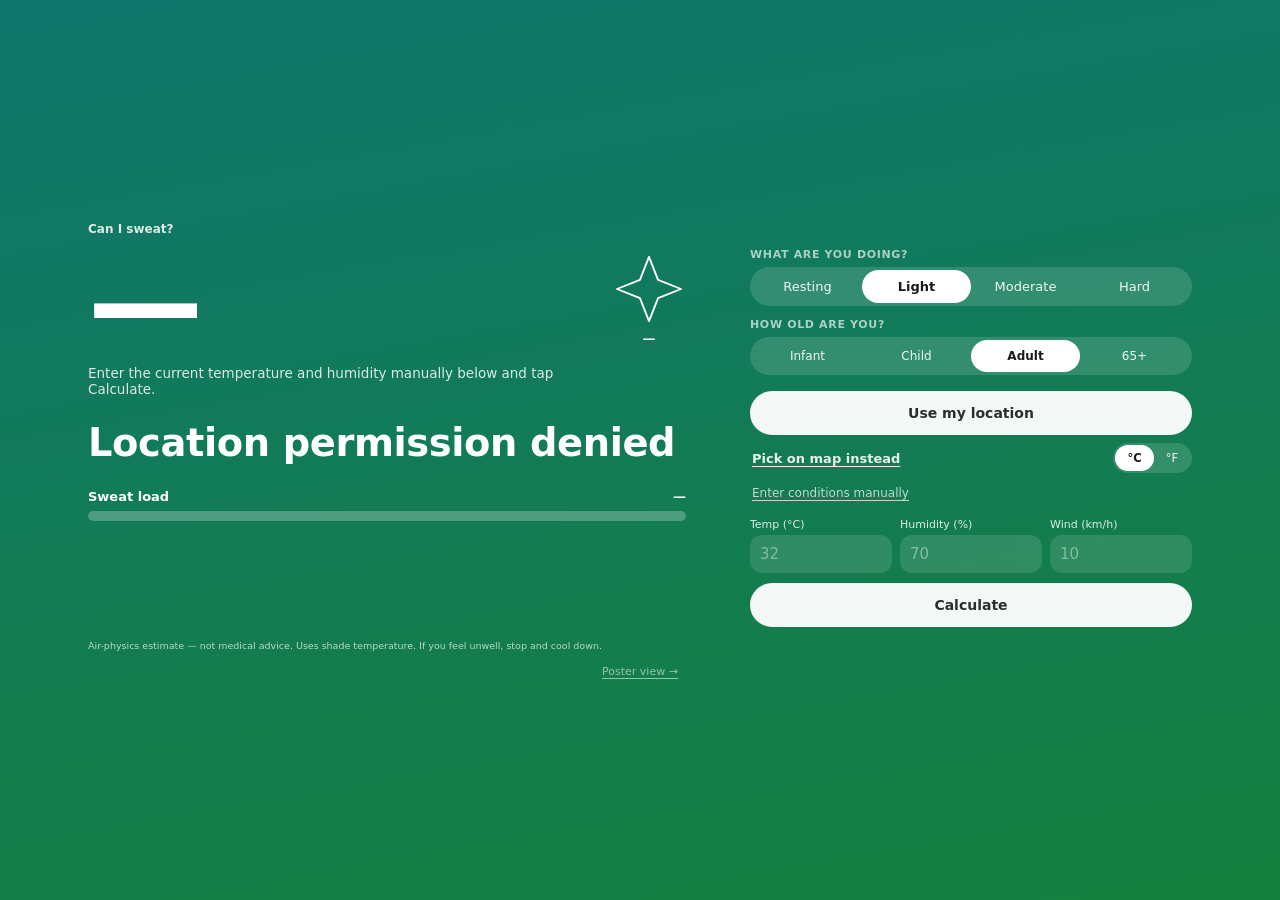
==== commit 4c7696de: "Widescreen: fill the width with a two-column layout The app was built for portrait; on wide screens " ====
--- a/index.html
+++ b/index.html
@@ -23,6 +23,8 @@
         <span class="tc__place" id="place"></span>
       </header>
 
+      <div class="tc__split">
+      <div class="tc__col tc__col--read">
       <div class="tc__tempblock">
         <div class="tc__tempmain">
           <div class="tc__temp" id="temp">—</div>
@@ -47,7 +49,9 @@
         </div>
         <div class="tc__track"><div class="tc__fill" id="loadFill"></div></div>
       </section>
+      </div><!-- /tc__col--read -->
 
+      <div class="tc__col tc__col--act">
       <div class="tc__control">
         <div class="tc__label">WHAT ARE YOU DOING?</div>
         <div class="tc__seg" id="activity" role="radiogroup" aria-label="Activity level">
@@ -93,6 +97,8 @@
         </div>
         <button type="button" class="tc__primary tc__primary--manual" id="applyManual">Calculate</button>
       </div>
+      </div><!-- /tc__col--act -->
+      </div><!-- /tc__split -->
 
       <p class="tc__caveat">Air-physics estimate — not medical advice. Uses shade temperature. If you feel unwell, stop and cool down.</p>
       <a class="tc__skinlink" href="poster/">Poster view →</a>
--- a/thermometer.css
+++ b/thermometer.css
@@ -6,6 +6,7 @@
 html, body {
   margin: 0;
   padding: 0;
+  overflow-x: hidden;
   background: #0f766e;
   font-family: 'Schibsted Grotesk', -apple-system, BlinkMacSystemFont, system-ui, sans-serif;
   -webkit-font-smoothing: antialiased;
@@ -37,6 +38,10 @@
   flex-direction: column;
 }
 
+/* The two-column split wrappers are invisible in portrait — the sections flow
+   exactly as before. They only become columns on widescreen (media query below). */
+.tc__split, .tc__col { display: contents; }
+
 /* Header */
 .tc__header {
   display: flex;
@@ -280,6 +285,32 @@
 
 [hidden] { display: none !important; }
 
+/* Widescreen (tablets, desktop, landscape phones): the app was built for
+   portrait, so here we keep the single column but enlarge it and centre it
+   vertically, letting the full-bleed gradient fill the side space. Portrait
+   phones are unaffected. */
+@media (min-width: 48rem) {
+  .tc { align-items: center; }
+  .tc__content {
+    max-width: 72rem;
+    padding-top: calc(env(safe-area-inset-top) + 40px);
+    padding-bottom: calc(env(safe-area-inset-bottom) + 40px);
+  }
+  /* verdict on the left, controls on the right — fills the width */
+  .tc__split {
+    display: grid;
+    grid-template-columns: 1.15fr 0.85fr;
+    gap: clamp(32px, 5vw, 80px);
+    align-items: start;
+    margin-top: 12px;
+  }
+  .tc__col { display: flex; flex-direction: column; }
+  .tc__col--act { justify-content: center; }
+  .tc__col > :first-child { margin-top: 0; }   /* align both column tops */
+  .tc__temp { font-size: clamp(104px, 9vw, 148px); }
+  .tc__sentence { font-size: clamp(30px, 3vw, 44px); max-width: none; }
+}
+
 @media (prefers-reduced-motion: reduce) {
   .tc, .tc__fill, .seg { transition: none; }
 }
